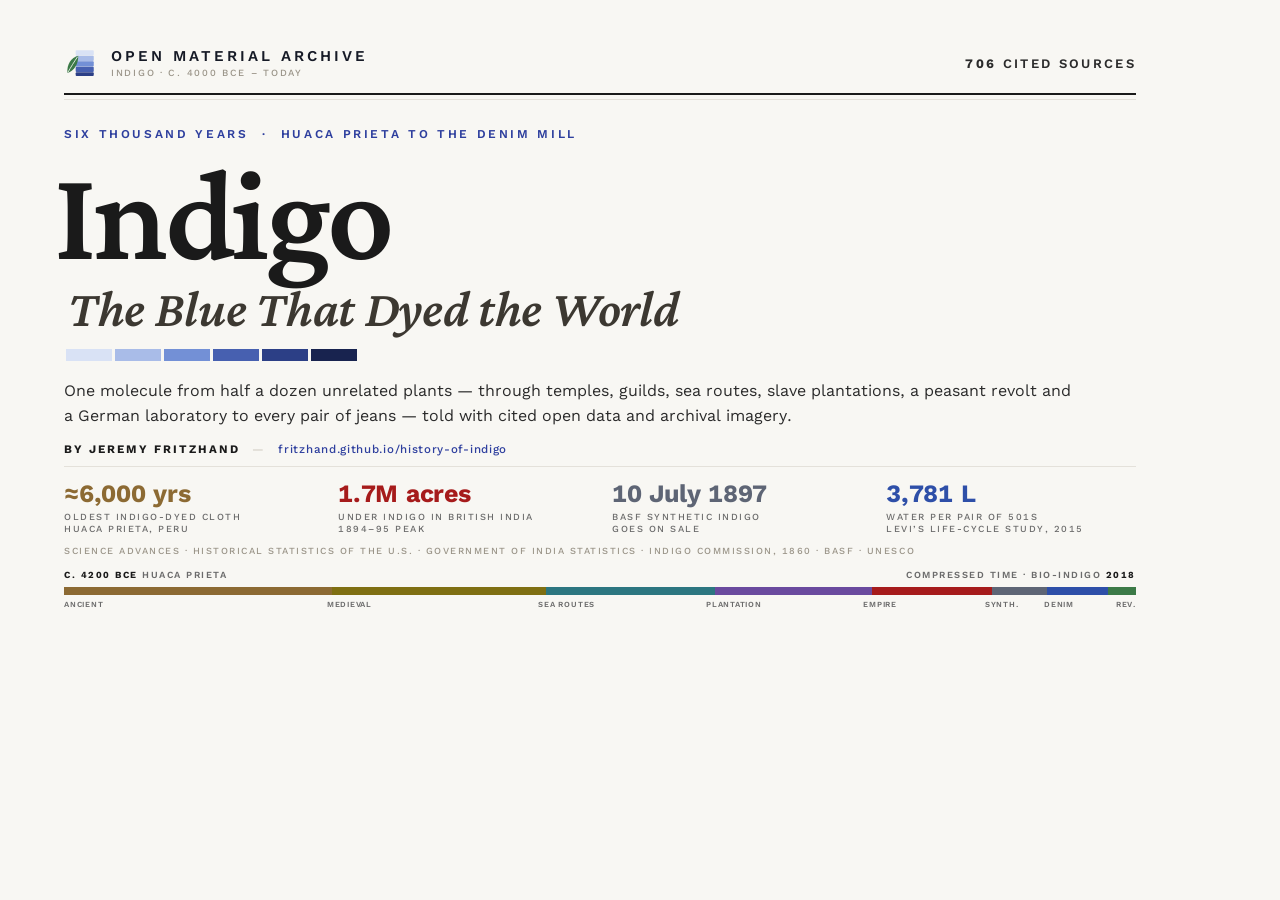
==== tools/og-card.html @ 9f989126 "feat: scaffold the privacy study from the Indigo engine A domain fork of history-of-indigo: the Open" ====
<!DOCTYPE html>
<!--
  Source for assets/og-image.png — the 1200x630 Open Graph share card.

  Regenerate after editing:
    node tools/render-card.mjs
  which renders this file at 2x and downsamples to exactly 1200x630, the size
  index.html declares in og:image:width / og:image:height.

  Keep it self-contained: only the Google Fonts link may be remote, because the
  renderer has no other network affordance and a missing asset would ship as a
  hole in every unfurl.
-->
<html lang="en">
<head>
<meta charset="UTF-8" />
<title>Indigo — Open Material Archive</title>
<link rel="preconnect" href="https://fonts.googleapis.com" />
<link rel="preconnect" href="https://fonts.gstatic.com" crossorigin />
<link href="https://fonts.googleapis.com/css2?family=Crimson+Pro:ital,wght@0,400;0,500;0,600;0,700;1,400;1,600&family=Work+Sans:ital,wght@0,400;0,500;0,600;0,700;1,400&display=swap" rel="stylesheet" />
<style>
  *, *::before, *::after { box-sizing: border-box; margin: 0; padding: 0; }
  html, body { width: 1200px; height: 630px; overflow: hidden; }
  body {
    background: #F8F7F3; color: #161A26;
    font-family: 'Work Sans', system-ui, -apple-system, 'Segoe UI', sans-serif;
    -webkit-font-smoothing: antialiased;
    font-variant-numeric: tabular-nums; font-feature-settings: 'tnum' 1;
  }
  /* One tracking scale, in em, instead of nine hand-nudged px values. */
  .t1 { letter-spacing: .16em } .t2 { letter-spacing: .18em }
  .t3 { letter-spacing: .20em } .t4 { letter-spacing: .22em }

  .card { width: 1200px; height: 630px; padding: 46px 64px 44px; display: flex; flex-direction: column; }
  .card > * { flex: 0 0 auto; }

  .masthead { display: flex; align-items: center; justify-content: space-between; }
  .imprint { display: flex; align-items: center; gap: 13px; }
  .mark { width: 34px; height: 34px; flex-shrink: 0; display: block; }
  .imprint-text { display: flex; flex-direction: column; gap: 4px; }
  .imprint-name { font-size: 15px; font-weight: 600; text-transform: uppercase; line-height: 1; }
  .imprint-sub  { font-size: 9.5px; font-weight: 500; text-transform: uppercase; color: #9A9488; line-height: 1; }
  /* One line, large enough to survive a 300px unfurl. */
  .provenance { font-size: 13px; font-weight: 600; text-transform: uppercase; color: #2B2B2B; line-height: 1; }
  .provenance b { font-weight: 700; }

  .rules { margin-top: 13px; }
  .rule-heavy { height: 2px; background: #1A1A1A; }
  .rule-hair  { height: 1px; background: #E4E1DA; margin-top: 4px; }

  .head { margin-top: 28px; }
  .kicker { font-size: 12px; font-weight: 600; text-transform: uppercase; color: #2E3F9E; line-height: 1; }
  /* Optical alignment: the D's stem sits inside its side bearing, so the
     glyph has to hang left to meet the rule. Same for the italic A below. */
  h1 {
    margin-top: 15px; margin-left: -10px;
    font-family: 'Crimson Pro', Georgia, 'Times New Roman', serif;
    font-size: 132px; font-weight: 600; line-height: .9;
    letter-spacing: -.024em; color: #1A1A1A;
  }
  .deck {
    margin-top: 8px; margin-left: 4px;
    font-family: 'Crimson Pro', Georgia, 'Times New Roman', serif;
    font-size: 52px; font-weight: 600; font-style: italic;
    line-height: 1.02; letter-spacing: -.006em; color: #3C3831;
  }

  .standfirst { margin-top: 18px; max-width: 1010px; font-size: 16px; line-height: 1.55; color: #2B2B2B; }

  .byline {
    margin-top: 16px; display: flex; align-items: baseline; gap: 12px;
    font-size: 11.5px; text-transform: uppercase; color: #6B6B6B; line-height: 1;
  }
  .byline .name { font-weight: 700; color: #1A1A1A; }
  .byline .sep { color: #C9C4B8; }
  .byline .url { color: #2E3F9E; font-weight: 500; text-transform: none; letter-spacing: .06em; }

  .spacer { flex: 1 1 auto !important; min-height: 10px; }

  .foot-rule { height: 1px; background: #E4E1DA; }
  /* A grid, so the rail survives a label rewrite. */
  .figures { display: grid; grid-template-columns: repeat(4, 1fr); gap: 24px; margin-top: 14px; }
  .fig-item  { min-width: 0; }
  .fig-num   { font-size: 25px; font-weight: 700; line-height: 1; letter-spacing: -.01em; white-space: nowrap; }
  /* A fixed two-line box so the four labels share a baseline whatever they say. */
  .fig-label { margin-top: 5px; min-height: 24px; font-size: 9.4px; font-weight: 500; text-transform: uppercase; color: #6B6B6B; line-height: 1.25; }
  .fig-origins .fig-num { color: #8C6A33; }
  .fig-empire  .fig-num { color: #A61B1B; }
  .fig-synth   .fig-num { color: #5E6575; }
  .fig-denim   .fig-num { color: #2E4FA8; }
  /* The dip strip beside the title: the page's thesis in one picture. */
  .dips { display: flex; gap: 3px; margin: 14px 0 0 2px; }
  .dips span { width: 46px; height: 12px; }
  /* A card that boasts of 146 institutions should name a few. */
  .sources { margin-top: 11px; font-size: 9.4px; font-weight: 500; text-transform: uppercase; color: #9A9488; line-height: 1; }

  /* Endpoints read as a range above the ribbon; the names below are the key. */
  .era-span { display: flex; justify-content: space-between; align-items: baseline;
              margin-top: 15px; font-size: 9.4px; font-weight: 600;
              text-transform: uppercase; color: #6B6B6B; line-height: 1; }
  .era-span b { color: #1A1A1A; font-weight: 700; }
  .era-bar { display: flex; height: 8px; width: 100%; margin-top: 7px; }
  .era-bar span { display: block; height: 100%; }
  /* Names turn the ribbon from a stripe into a key. */
  .era-names { display: flex; width: 100%; margin-top: 6px; }
  .era-names span {
    font-size: 7.8px; font-weight: 600; text-transform: uppercase;
    /* The two narrowest eras get ~68px of box, so the names row runs tighter
       than the rest of the card's tracking scale rather than colliding. */
    letter-spacing: .10em !important;
    color: #6B6B6B; line-height: 1; white-space: nowrap;
    /* Without min-width:0 a flex item will not shrink below its nowrap text,
       so the narrow eras ran into each other instead of clipping. */
    min-width: 0; overflow: hidden; text-overflow: clip; padding-right: 7px;
  }
  .era-names span:last-child { padding-right: 0; text-align: right; }
</style>
</head>
<body>
  <div class="card">

    <header class="masthead">
      <div class="imprint">
        <!-- Site mark: a cloth dipped five times, each band a shade deeper,
             and the leaf the blue came from. -->
        <svg class="mark" viewBox="0 0 32 32" fill="none" xmlns="http://www.w3.org/2000/svg" aria-hidden="true">
          <rect x="11" y="4"    width="17" height="4.8" rx=".8" fill="#D9E2F5"/>
          <rect x="11" y="9.2"  width="17" height="4.8" rx=".8" fill="#A9BCE8"/>
          <rect x="11" y="14.4" width="17" height="4.8" rx=".8" fill="#7390D6"/>
          <rect x="11" y="19.6" width="17" height="4.8" rx=".8" fill="#4760B0"/>
          <rect x="11" y="24.8" width="17" height="3.4" rx=".8" fill="#2C3F86"/>
          <path d="M3.2 25.5 C 2.6 17, 6.6 11.2, 13.4 9.2 C 13.6 16.8, 9.8 23.4, 3.2 25.5 Z" fill="#3C7A47"/>
          <path d="M3.8 24.6 C 6.6 19.6, 9.2 15.4, 12.6 10.4" stroke="#F8F7F3" stroke-width=".8" fill="none" stroke-linecap="round"/>
        </svg>
        <div class="imprint-text">
          <div class="imprint-name t3">Open Material Archive</div>
          <div class="imprint-sub t2">Indigo &middot; c. 4000 BCE &ndash; today</div>
        </div>
      </div>
      <div class="provenance t2"><b>706</b> Cited Sources</div>
    </header>

    <div class="rules">
      <div class="rule-heavy"></div>
      <div class="rule-hair"></div>
    </div>

    <div class="head">
      <div class="kicker t4">Six Thousand Years &nbsp;&middot;&nbsp; Huaca Prieta to the Denim Mill</div>
      <h1>Indigo</h1>
      <div class="deck">The Blue That Dyed the World</div>
      <div class="dips"><span style="background:#D9E2F5"></span><span style="background:#A9BCE8"></span><span style="background:#7390D6"></span><span style="background:#4760B0"></span><span style="background:#2C3F86"></span><span style="background:#18234F"></span></div>
    </div>

    <p class="standfirst">
      One molecule from half a dozen unrelated plants &mdash; through temples, guilds, sea routes, slave plantations,
      a peasant revolt and a German laboratory to every pair of jeans &mdash; told with cited open data and archival imagery.
    </p>

    <div class="byline t2">
      <span class="name">By Jeremy Fritzhand</span>
      <span class="sep">&mdash;</span>
      <span class="url">fritzhand.github.io/history-of-indigo</span>
    </div>

    <div class="spacer"></div>

    <div class="foot-rule"></div>

    <div class="figures">
      <div class="fig-item fig-origins">
        <div class="fig-num">&asymp;6,000 yrs</div>
        <div class="fig-label t1">Oldest indigo-dyed cloth<br />Huaca Prieta, Peru</div>
      </div>
      <div class="fig-item fig-empire">
        <div class="fig-num">1.7M acres</div>
        <div class="fig-label t1">Under indigo in British India<br />1894&ndash;95 peak</div>
      </div>
      <div class="fig-item fig-synth">
        <div class="fig-num">10 July 1897</div>
        <div class="fig-label t1">BASF synthetic indigo<br />goes on sale</div>
      </div>
      <div class="fig-item fig-denim">
        <div class="fig-num">3,781 L</div>
        <div class="fig-label t1">Water per pair of 501s<br />Levi&rsquo;s life-cycle study, 2015</div>
      </div>
    </div>

    <div class="sources t1">
      Science Advances &middot; Historical Statistics of the U.S. &middot; Government of India statistics &middot; Indigo Commission, 1860 &middot; BASF &middot; UNESCO
    </div>

    <div class="era-span t1"><span><b>c. 4200 BCE</b> Huaca Prieta</span><span>compressed time &middot; bio-indigo <b>2018</b></span></div>

    <!-- Segments are each era's share of the site's compressed time axis
         (meta.timeKnots), not of elapsed years. -->
    <div class="era-bar">
      <span style="flex:250;background:#8C6A33"></span>
      <span style="flex:200;background:#7F6F12"></span>
      <span style="flex:157;background:#2C7680"></span>
      <span style="flex:147;background:#6A4A9E"></span>
      <span style="flex:112;background:#A61B1B"></span>
      <span style="flex:51;background:#5E6575"></span>
      <span style="flex:57;background:#2E4FA8"></span>
      <span style="flex:26;background:#3C7A47"></span>
    </div>
    <div class="era-names t1">
      <span style="flex:250">Ancient</span>
      <span style="flex:200">Medieval</span>
      <span style="flex:157">Sea Routes</span>
      <span style="flex:147">Plantation</span>
      <span style="flex:112">Empire</span>
      <span style="flex:51">Synth.</span>
      <span style="flex:57">Denim</span>
      <span style="flex:26">Rev.</span>
    </div>

  </div>
</body>
</html>
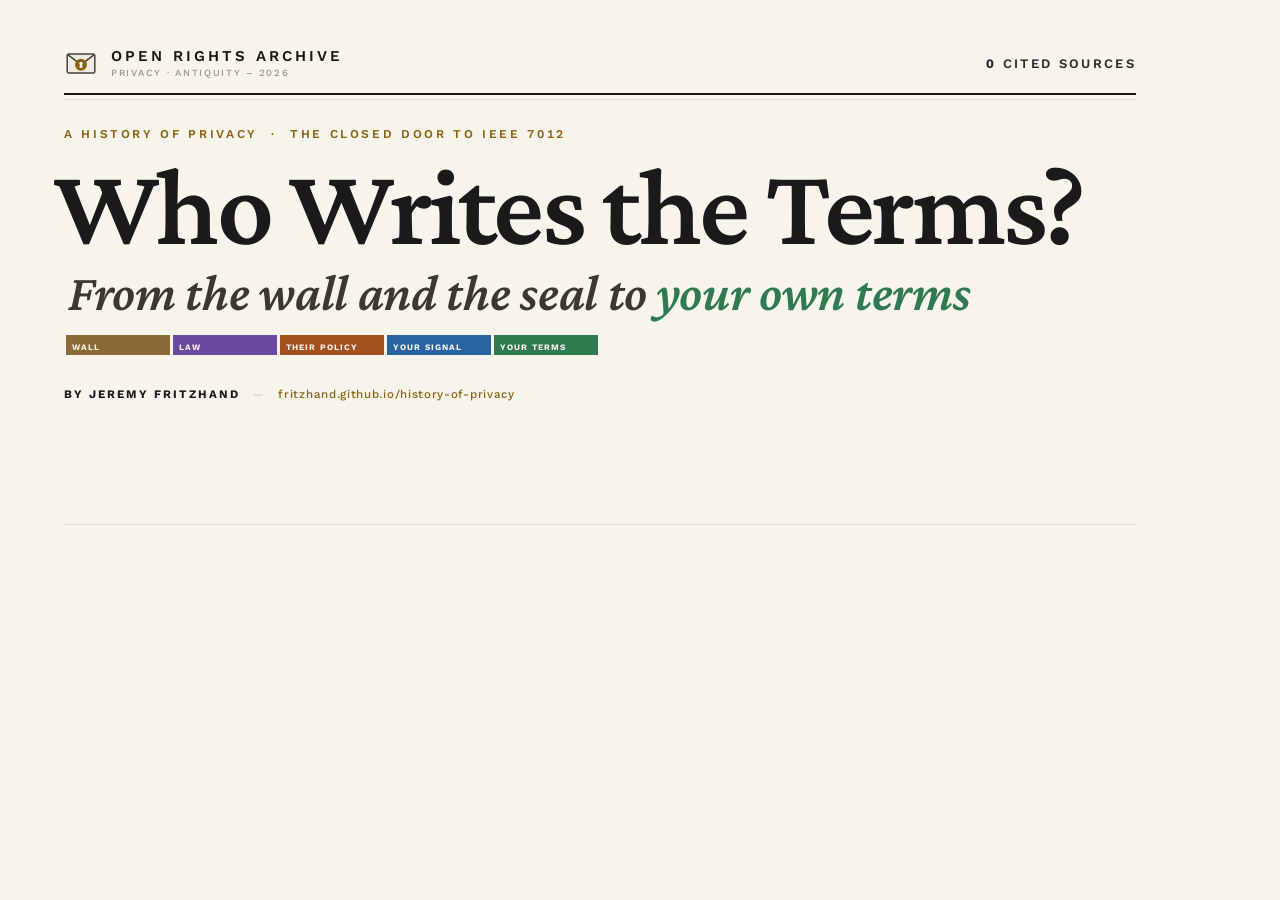
==== commit d6f02b20: "wip: README draft, share-card template, research snapshot Co-Authored-By: Claude Opus 5.5 <noreply@a" ====
--- a/tools/og-card.html
+++ b/tools/og-card.html
@@ -14,7 +14,7 @@
 <html lang="en">
 <head>
 <meta charset="UTF-8" />
-<title>Indigo — Open Material Archive</title>
+<title>Who Writes the Terms? — Open Rights Archive</title>
 <link rel="preconnect" href="https://fonts.googleapis.com" />
 <link rel="preconnect" href="https://fonts.gstatic.com" crossorigin />
 <link href="https://fonts.googleapis.com/css2?family=Crimson+Pro:ital,wght@0,400;0,500;0,600;0,700;1,400;1,600&family=Work+Sans:ital,wght@0,400;0,500;0,600;0,700;1,400&display=swap" rel="stylesheet" />
@@ -22,7 +22,7 @@
   *, *::before, *::after { box-sizing: border-box; margin: 0; padding: 0; }
   html, body { width: 1200px; height: 630px; overflow: hidden; }
   body {
-    background: #F8F7F3; color: #161A26;
+    background: #F7F4EC; color: #1A1814;
     font-family: 'Work Sans', system-ui, -apple-system, 'Segoe UI', sans-serif;
     -webkit-font-smoothing: antialiased;
     font-variant-numeric: tabular-nums; font-feature-settings: 'tnum' 1;
@@ -49,13 +49,13 @@
   .rule-hair  { height: 1px; background: #E4E1DA; margin-top: 4px; }
 
   .head { margin-top: 28px; }
-  .kicker { font-size: 12px; font-weight: 600; text-transform: uppercase; color: #2E3F9E; line-height: 1; }
+  .kicker { font-size: 12px; font-weight: 600; text-transform: uppercase; color: #8A6412; line-height: 1; }
   /* Optical alignment: the D's stem sits inside its side bearing, so the
      glyph has to hang left to meet the rule. Same for the italic A below. */
   h1 {
     margin-top: 15px; margin-left: -10px;
     font-family: 'Crimson Pro', Georgia, 'Times New Roman', serif;
-    font-size: 132px; font-weight: 600; line-height: .9;
+    font-size: 112px; font-weight: 600; line-height: .92;
     letter-spacing: -.024em; color: #1A1A1A;
   }
   .deck {
@@ -73,7 +73,7 @@
   }
   .byline .name { font-weight: 700; color: #1A1A1A; }
   .byline .sep { color: #C9C4B8; }
-  .byline .url { color: #2E3F9E; font-weight: 500; text-transform: none; letter-spacing: .06em; }
+  .byline .url { color: #8A6412; font-weight: 500; text-transform: none; letter-spacing: .06em; }
 
   .spacer { flex: 1 1 auto !important; min-height: 10px; }
 
@@ -84,13 +84,15 @@
   .fig-num   { font-size: 25px; font-weight: 700; line-height: 1; letter-spacing: -.01em; white-space: nowrap; }
   /* A fixed two-line box so the four labels share a baseline whatever they say. */
   .fig-label { margin-top: 5px; min-height: 24px; font-size: 9.4px; font-weight: 500; text-transform: uppercase; color: #6B6B6B; line-height: 1.25; }
-  .fig-origins .fig-num { color: #8C6A33; }
-  .fig-empire  .fig-num { color: #A61B1B; }
-  .fig-synth   .fig-num { color: #5E6575; }
-  .fig-denim   .fig-num { color: #2E4FA8; }
-  /* The dip strip beside the title: the page's thesis in one picture. */
-  .dips { display: flex; gap: 3px; margin: 14px 0 0 2px; }
-  .dips span { width: 46px; height: 12px; }
+  .fig-a .fig-num { color: #2C7680; }
+  .fig-b .fig-num { color: #A4501E; }
+  .fig-c .fig-num { color: #A61B1B; }
+  .fig-d .fig-num { color: #2F7A4E; }
+  /* The thesis strip beside the title: who has written the terms. */
+  .terms { display: flex; gap: 3px; margin: 16px 0 0 2px; }
+  .terms span { width: 104px; height: 20px; display: flex; align-items: flex-end; padding: 0 0 3px 6px;
+                font-size: 8.4px; font-weight: 700; letter-spacing: .12em; text-transform: uppercase; color: #F7F4EC; }
+  .deck em { font-style: italic; color: #2F7A4E; }
   /* A card that boasts of 146 institutions should name a few. */
   .sources { margin-top: 11px; font-size: 9.4px; font-weight: 500; text-transform: uppercase; color: #9A9488; line-height: 1; }
 
@@ -121,23 +123,20 @@
 
     <header class="masthead">
       <div class="imprint">
-        <!-- Site mark: a cloth dipped five times, each band a shade deeper,
-             and the leaf the blue came from. -->
+        <!-- Site mark: a sealed letter whose wax seal is a keyhole. -->
         <svg class="mark" viewBox="0 0 32 32" fill="none" xmlns="http://www.w3.org/2000/svg" aria-hidden="true">
-          <rect x="11" y="4"    width="17" height="4.8" rx=".8" fill="#D9E2F5"/>
-          <rect x="11" y="9.2"  width="17" height="4.8" rx=".8" fill="#A9BCE8"/>
-          <rect x="11" y="14.4" width="17" height="4.8" rx=".8" fill="#7390D6"/>
-          <rect x="11" y="19.6" width="17" height="4.8" rx=".8" fill="#4760B0"/>
-          <rect x="11" y="24.8" width="17" height="3.4" rx=".8" fill="#2C3F86"/>
-          <path d="M3.2 25.5 C 2.6 17, 6.6 11.2, 13.4 9.2 C 13.6 16.8, 9.8 23.4, 3.2 25.5 Z" fill="#3C7A47"/>
-          <path d="M3.8 24.6 C 6.6 19.6, 9.2 15.4, 12.6 10.4" stroke="#F8F7F3" stroke-width=".8" fill="none" stroke-linecap="round"/>
+          <rect x="3" y="7.5" width="26" height="18" rx="1.6" fill="#F0ECE1" stroke="#45423B" stroke-width="1.4" stroke-linejoin="round"/>
+          <path d="M3.8 8.4 L16 17.6 L28.2 8.4" fill="none" stroke="#45423B" stroke-width="1.4" stroke-linejoin="round"/>
+          <circle cx="16" cy="17.6" r="5.6" fill="#8A6412"/>
+          <circle cx="16" cy="16.4" r="1.55" fill="#F7F4EC"/>
+          <path d="M15.05 17.2 H16.95 L17.45 20.4 H14.55 Z" fill="#F7F4EC"/>
         </svg>
         <div class="imprint-text">
-          <div class="imprint-name t3">Open Material Archive</div>
-          <div class="imprint-sub t2">Indigo &middot; c. 4000 BCE &ndash; today</div>
+          <div class="imprint-name t3">Open Rights Archive</div>
+          <div class="imprint-sub t2">Privacy &middot; antiquity &ndash; 2026</div>
         </div>
       </div>
-      <div class="provenance t2"><b>706</b> Cited Sources</div>
+      <div class="provenance t2"><b>0</b> Cited Sources</div>
     </header>
 
     <div class="rules">
@@ -146,21 +145,20 @@
     </div>
 
     <div class="head">
-      <div class="kicker t4">Six Thousand Years &nbsp;&middot;&nbsp; Huaca Prieta to the Denim Mill</div>
-      <h1>Indigo</h1>
-      <div class="deck">The Blue That Dyed the World</div>
-      <div class="dips"><span style="background:#D9E2F5"></span><span style="background:#A9BCE8"></span><span style="background:#7390D6"></span><span style="background:#4760B0"></span><span style="background:#2C3F86"></span><span style="background:#18234F"></span></div>
+      <div class="kicker t4">A History of Privacy &nbsp;&middot;&nbsp; The Closed Door to IEEE 7012</div>
+      <h1>Who Writes the Terms?</h1>
+      <div class="deck">From the wall and the seal to <em>your own terms</em></div>
+      <div class="terms"><span style="background:#8C6A33">Wall</span><span style="background:#6A4A9E">Law</span><span style="background:#A4501E">Their policy</span><span style="background:#2A64A0">Your signal</span><span style="background:#2F7A4E">Your terms</span></div>
     </div>
 
     <p class="standfirst">
-      One molecule from half a dozen unrelated plants &mdash; through temples, guilds, sea routes, slave plantations,
-      a peasant revolt and a German laboratory to every pair of jeans &mdash; told with cited open data and archival imagery.
+      <!-- STANDFIRST -->
     </p>
 
     <div class="byline t2">
       <span class="name">By Jeremy Fritzhand</span>
       <span class="sep">&mdash;</span>
-      <span class="url">fritzhand.github.io/history-of-indigo</span>
+      <span class="url">fritzhand.github.io/history-of-privacy</span>
     </div>
 
     <div class="spacer"></div>
@@ -168,51 +166,22 @@
     <div class="foot-rule"></div>
 
     <div class="figures">
-      <div class="fig-item fig-origins">
-        <div class="fig-num">&asymp;6,000 yrs</div>
-        <div class="fig-label t1">Oldest indigo-dyed cloth<br />Huaca Prieta, Peru</div>
-      </div>
-      <div class="fig-item fig-empire">
-        <div class="fig-num">1.7M acres</div>
-        <div class="fig-label t1">Under indigo in British India<br />1894&ndash;95 peak</div>
-      </div>
-      <div class="fig-item fig-synth">
-        <div class="fig-num">10 July 1897</div>
-        <div class="fig-label t1">BASF synthetic indigo<br />goes on sale</div>
-      </div>
-      <div class="fig-item fig-denim">
-        <div class="fig-num">3,781 L</div>
-        <div class="fig-label t1">Water per pair of 501s<br />Levi&rsquo;s life-cycle study, 2015</div>
-      </div>
+      <!-- FIGURES -->
     </div>
 
     <div class="sources t1">
-      Science Advances &middot; Historical Statistics of the U.S. &middot; Government of India statistics &middot; Indigo Commission, 1860 &middot; BASF &middot; UNESCO
+      <!-- SOURCES -->
     </div>
 
-    <div class="era-span t1"><span><b>c. 4200 BCE</b> Huaca Prieta</span><span>compressed time &middot; bio-indigo <b>2018</b></span></div>
+    <div class="era-span t1"><!-- ERASPAN --></div>
 
     <!-- Segments are each era's share of the site's compressed time axis
          (meta.timeKnots), not of elapsed years. -->
     <div class="era-bar">
-      <span style="flex:250;background:#8C6A33"></span>
-      <span style="flex:200;background:#7F6F12"></span>
-      <span style="flex:157;background:#2C7680"></span>
-      <span style="flex:147;background:#6A4A9E"></span>
-      <span style="flex:112;background:#A61B1B"></span>
-      <span style="flex:51;background:#5E6575"></span>
-      <span style="flex:57;background:#2E4FA8"></span>
-      <span style="flex:26;background:#3C7A47"></span>
+      <!-- ERABAR -->
     </div>
     <div class="era-names t1">
-      <span style="flex:250">Ancient</span>
-      <span style="flex:200">Medieval</span>
-      <span style="flex:157">Sea Routes</span>
-      <span style="flex:147">Plantation</span>
-      <span style="flex:112">Empire</span>
-      <span style="flex:51">Synth.</span>
-      <span style="flex:57">Denim</span>
-      <span style="flex:26">Rev.</span>
+      <!-- ERANAMES -->
     </div>
 
   </div>
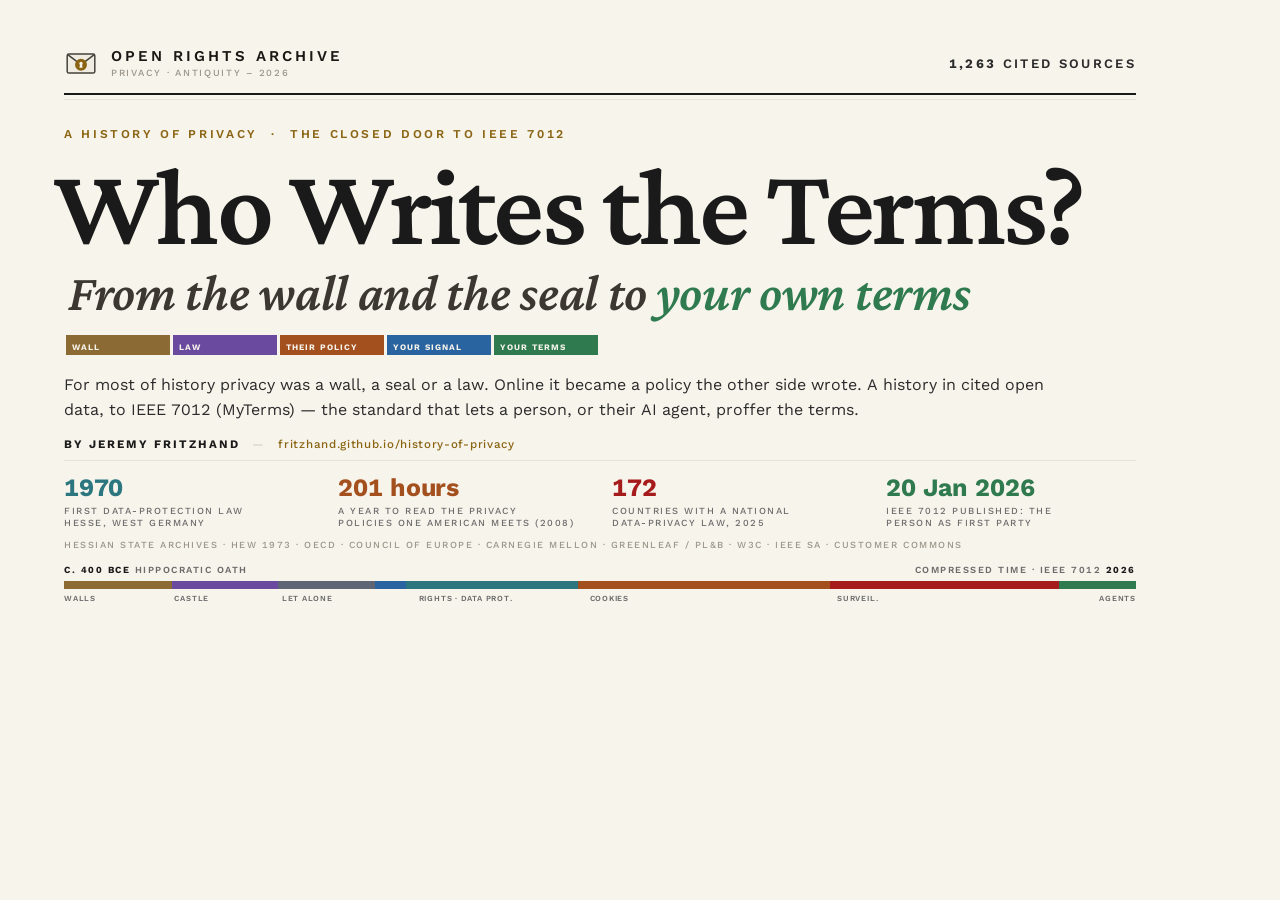
==== commit 6dde7266: "feat: share card, metadata counts and review fixes Renders assets/og-image.png from tools/og-card.ht" ====
--- a/tools/og-card.html
+++ b/tools/og-card.html
@@ -136,7 +136,7 @@
           <div class="imprint-sub t2">Privacy &middot; antiquity &ndash; 2026</div>
         </div>
       </div>
-      <div class="provenance t2"><b>0</b> Cited Sources</div>
+      <div class="provenance t2"><b>1,263</b> Cited Sources</div>
     </header>
 
     <div class="rules">
@@ -152,7 +152,7 @@
     </div>
 
     <p class="standfirst">
-      <!-- STANDFIRST -->
+      For most of history privacy was a wall, a seal or a law. Online it became a policy the other side wrote. A history in cited open data, to IEEE 7012 (MyTerms) &mdash; the standard that lets a person, or their AI agent, proffer the terms.
     </p>
 
     <div class="byline t2">
@@ -166,22 +166,51 @@
     <div class="foot-rule"></div>
 
     <div class="figures">
-      <!-- FIGURES -->
+      <div class="fig-item fig-a">
+        <div class="fig-num">1970</div>
+        <div class="fig-label t1">First data-protection law<br />Hesse, West Germany</div>
+      </div>
+      <div class="fig-item fig-b">
+        <div class="fig-num">201 hours</div>
+        <div class="fig-label t1">A year to read the privacy<br />policies one American meets (2008)</div>
+      </div>
+      <div class="fig-item fig-c">
+        <div class="fig-num">172</div>
+        <div class="fig-label t1">Countries with a national<br />data-privacy law, 2025</div>
+      </div>
+      <div class="fig-item fig-d">
+        <div class="fig-num">20 Jan 2026</div>
+        <div class="fig-label t1">IEEE 7012 published: the<br />person as first party</div>
+      </div>
     </div>
 
     <div class="sources t1">
-      <!-- SOURCES -->
-    </div>
-
-    <div class="era-span t1"><!-- ERASPAN --></div>
+      Hessian State Archives &middot; HEW 1973 &middot; OECD &middot; Council of Europe &middot; Carnegie Mellon &middot; Greenleaf / PL&amp;B &middot; W3C &middot; IEEE SA &middot; Customer Commons
+    </div>
+
+    <div class="era-span t1"><span><b>c. 400 BCE</b> Hippocratic Oath</span><span>compressed time &middot; IEEE 7012 <b>2026</b></span></div>
 
     <!-- Segments are each era's share of the site's compressed time axis
          (meta.timeKnots), not of elapsed years. -->
     <div class="era-bar">
-      <!-- ERABAR -->
+      <span style="flex:101;background:#8C6A33"></span>
+      <span style="flex:98;background:#6A4A9E"></span>
+      <span style="flex:91;background:#5E6575"></span>
+      <span style="flex:29;background:#2A64A0"></span>
+      <span style="flex:160;background:#2C7680"></span>
+      <span style="flex:235;background:#A4501E"></span>
+      <span style="flex:213;background:#A61B1B"></span>
+      <span style="flex:72;background:#2F7A4E"></span>
     </div>
     <div class="era-names t1">
-      <!-- ERANAMES -->
+      <span style="flex:101">Walls</span>
+      <span style="flex:98">Castle</span>
+      <span style="flex:91">Let alone</span>
+      <span style="flex:29"></span>
+      <span style="flex:160">Rights &middot; data prot.</span>
+      <span style="flex:235">Cookies</span>
+      <span style="flex:213">Surveil.</span>
+      <span style="flex:72">Agents</span>
     </div>
 
   </div>
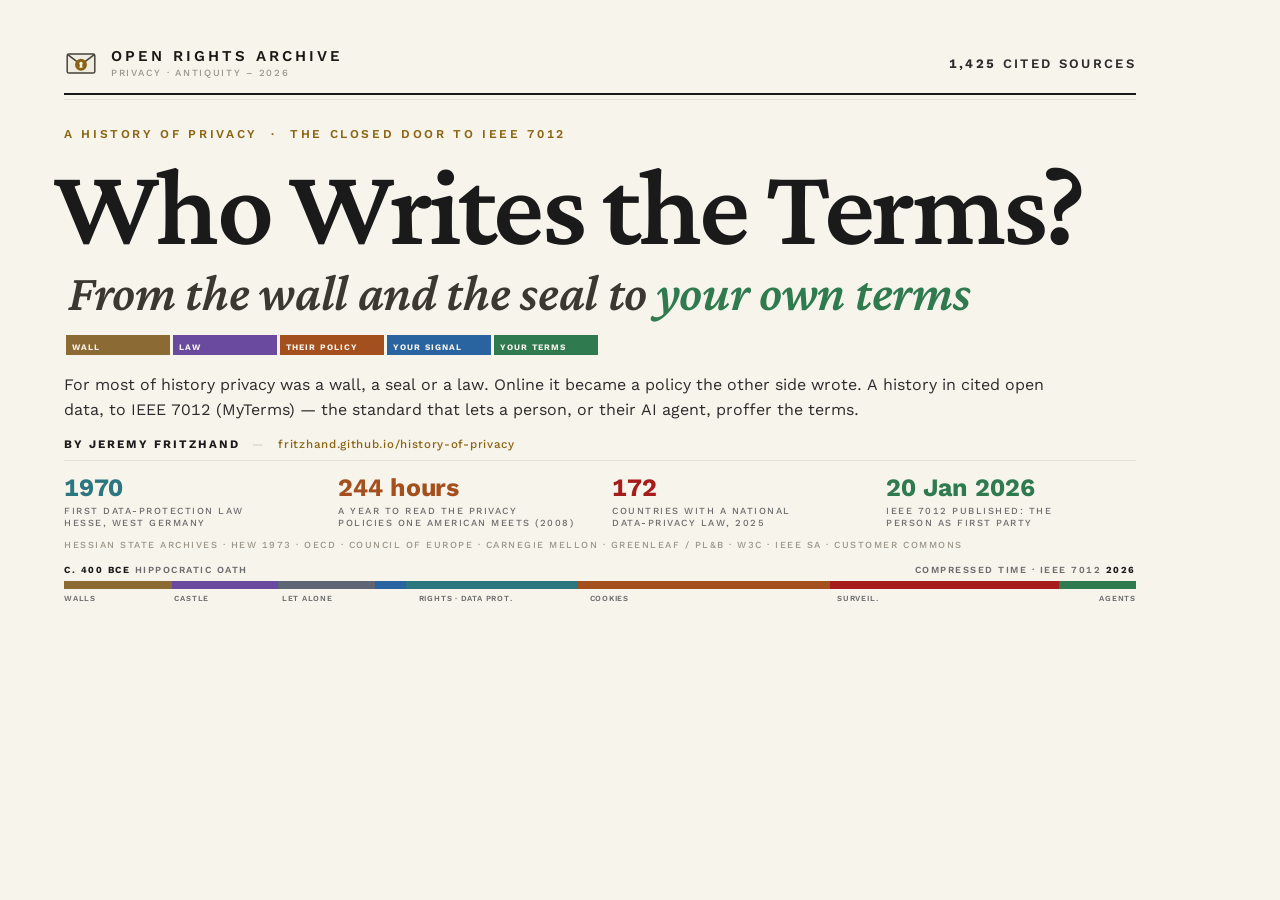
==== commit 8609b91e: "research: fold in the verification pass for eight slices tools/apply-verdicts.py applied the adversa" ====
--- a/tools/og-card.html
+++ b/tools/og-card.html
@@ -136,7 +136,7 @@
           <div class="imprint-sub t2">Privacy &middot; antiquity &ndash; 2026</div>
         </div>
       </div>
-      <div class="provenance t2"><b>1,263</b> Cited Sources</div>
+      <div class="provenance t2"><b>1,425</b> Cited Sources</div>
     </header>
 
     <div class="rules">
@@ -171,7 +171,7 @@
         <div class="fig-label t1">First data-protection law<br />Hesse, West Germany</div>
       </div>
       <div class="fig-item fig-b">
-        <div class="fig-num">201 hours</div>
+        <div class="fig-num">244 hours</div>
         <div class="fig-label t1">A year to read the privacy<br />policies one American meets (2008)</div>
       </div>
       <div class="fig-item fig-c">
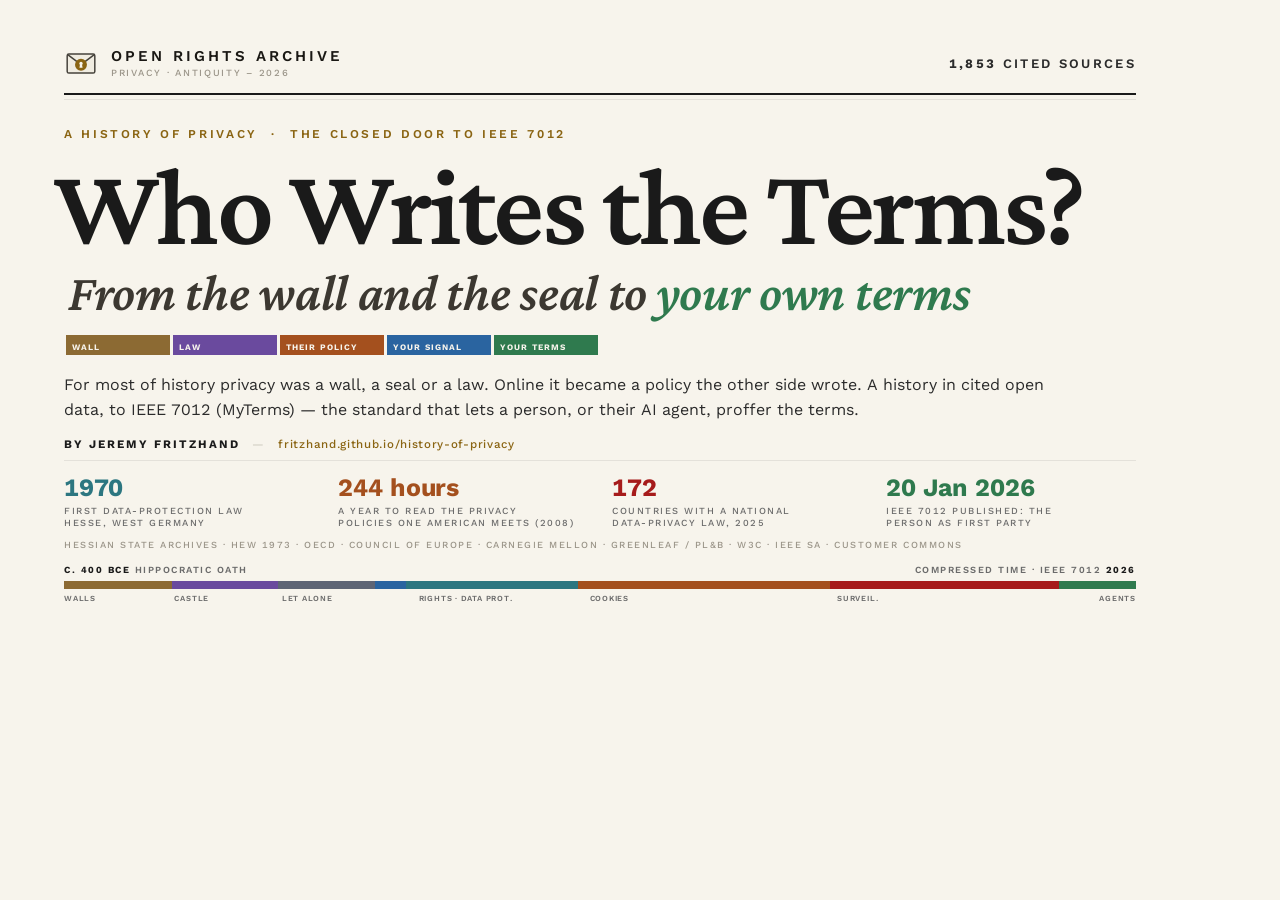
==== commit 770e783b: "prose: fact-check fixes to the tables, charts and static page text; refresh share counts and card Co" ====
--- a/tools/og-card.html
+++ b/tools/og-card.html
@@ -136,7 +136,7 @@
           <div class="imprint-sub t2">Privacy &middot; antiquity &ndash; 2026</div>
         </div>
       </div>
-      <div class="provenance t2"><b>1,425</b> Cited Sources</div>
+      <div class="provenance t2"><b>1,853</b> Cited Sources</div>
     </header>
 
     <div class="rules">
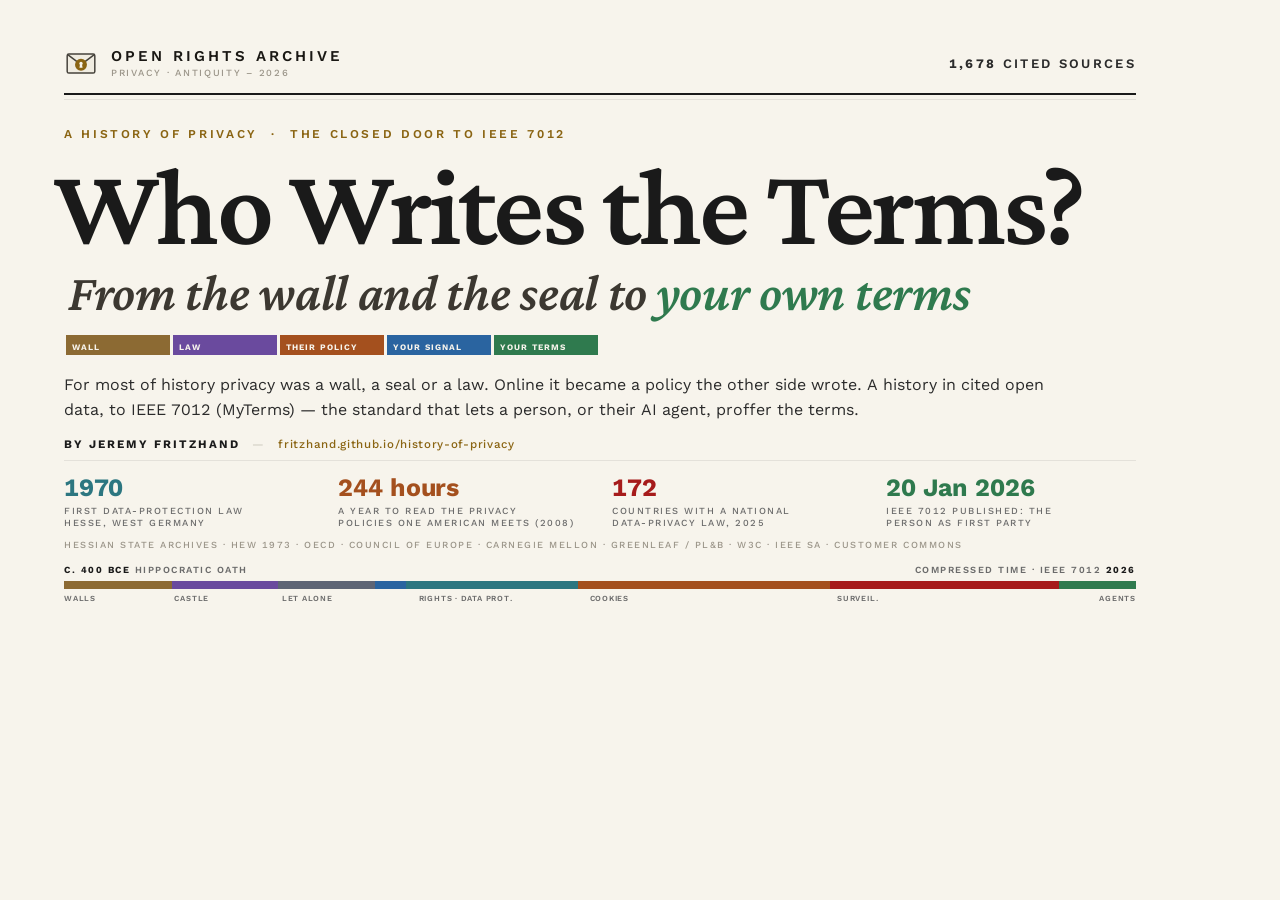
==== commit 36d8200e: "build: one source object per document (clauses and sections of one text are merged, each named); SD-" ====
--- a/tools/og-card.html
+++ b/tools/og-card.html
@@ -136,7 +136,7 @@
           <div class="imprint-sub t2">Privacy &middot; antiquity &ndash; 2026</div>
         </div>
       </div>
-      <div class="provenance t2"><b>1,853</b> Cited Sources</div>
+      <div class="provenance t2"><b>1,678</b> Cited Sources</div>
     </header>
 
     <div class="rules">
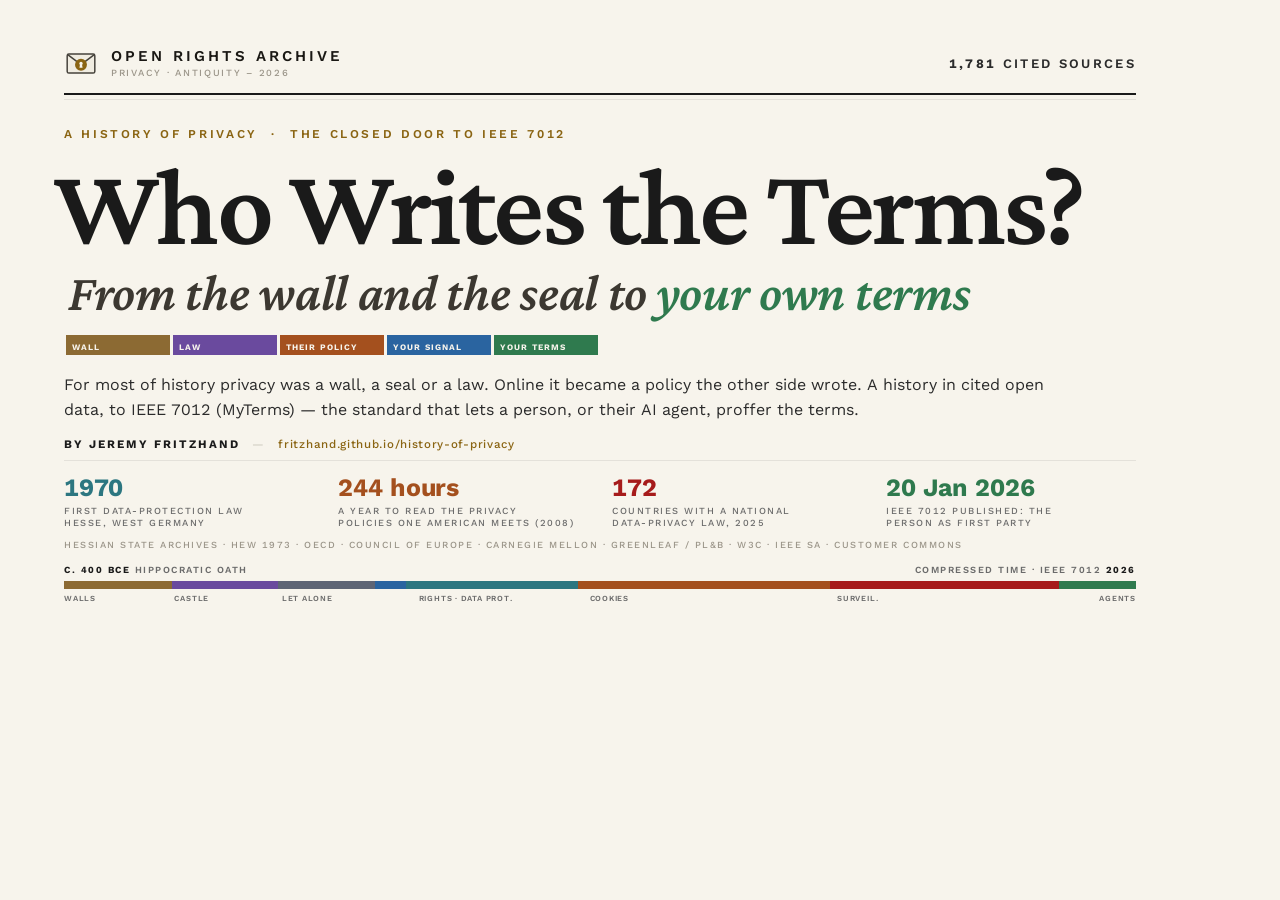
==== commit 719b98d6: "page: 'Where 7012 sits' — the twelve standards of IEEE's GET AI-ethics programme, read by their own " ====
--- a/tools/og-card.html
+++ b/tools/og-card.html
@@ -136,7 +136,7 @@
           <div class="imprint-sub t2">Privacy &middot; antiquity &ndash; 2026</div>
         </div>
       </div>
-      <div class="provenance t2"><b>1,678</b> Cited Sources</div>
+      <div class="provenance t2"><b>1,781</b> Cited Sources</div>
     </header>
 
     <div class="rules">
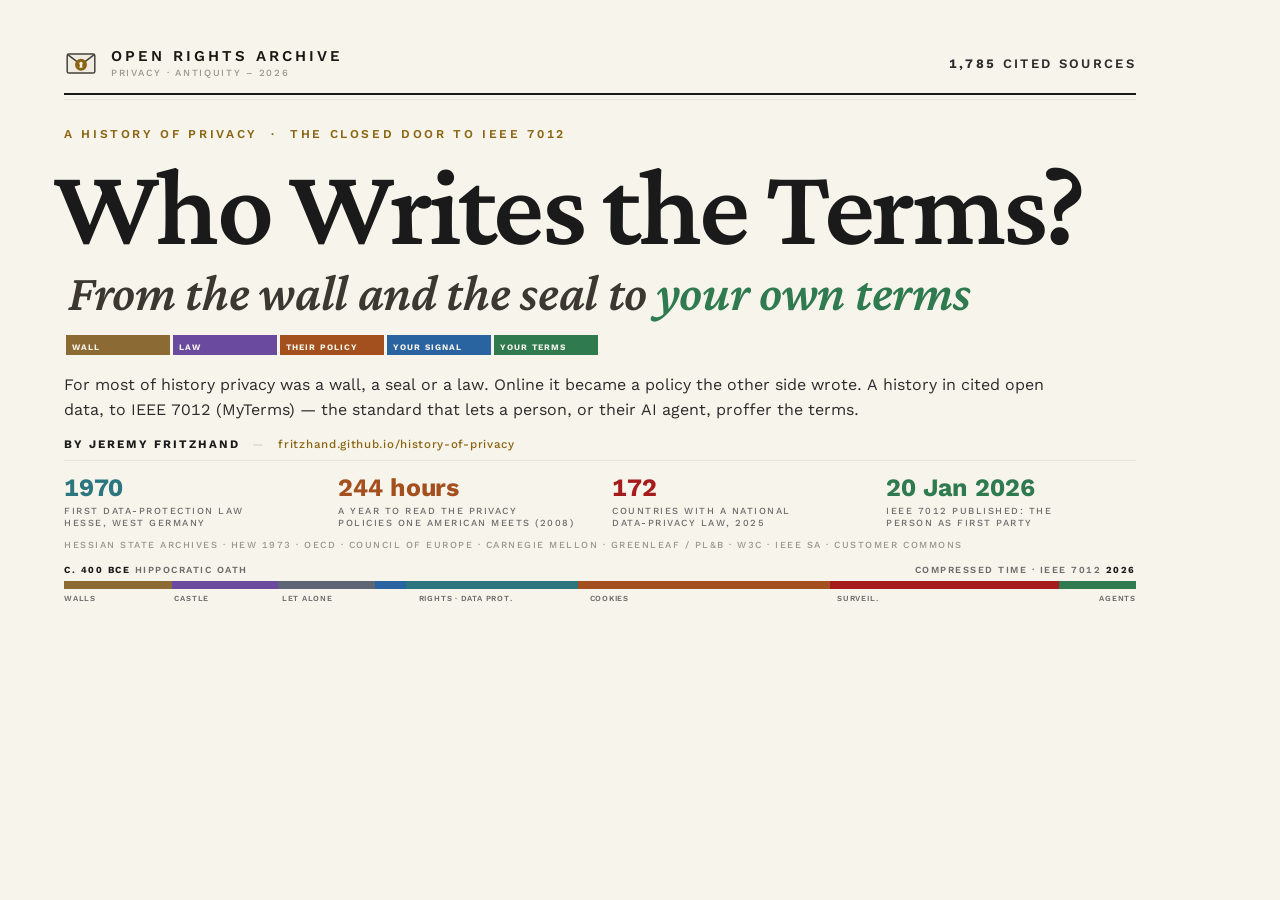
==== commit 3b17fbea: "page: IEEE 7002 read in full — pairing and closing note now rest on both texts (7002's privacy-polic" ====
--- a/tools/og-card.html
+++ b/tools/og-card.html
@@ -136,7 +136,7 @@
           <div class="imprint-sub t2">Privacy &middot; antiquity &ndash; 2026</div>
         </div>
       </div>
-      <div class="provenance t2"><b>1,781</b> Cited Sources</div>
+      <div class="provenance t2"><b>1,785</b> Cited Sources</div>
     </header>
 
     <div class="rules">
